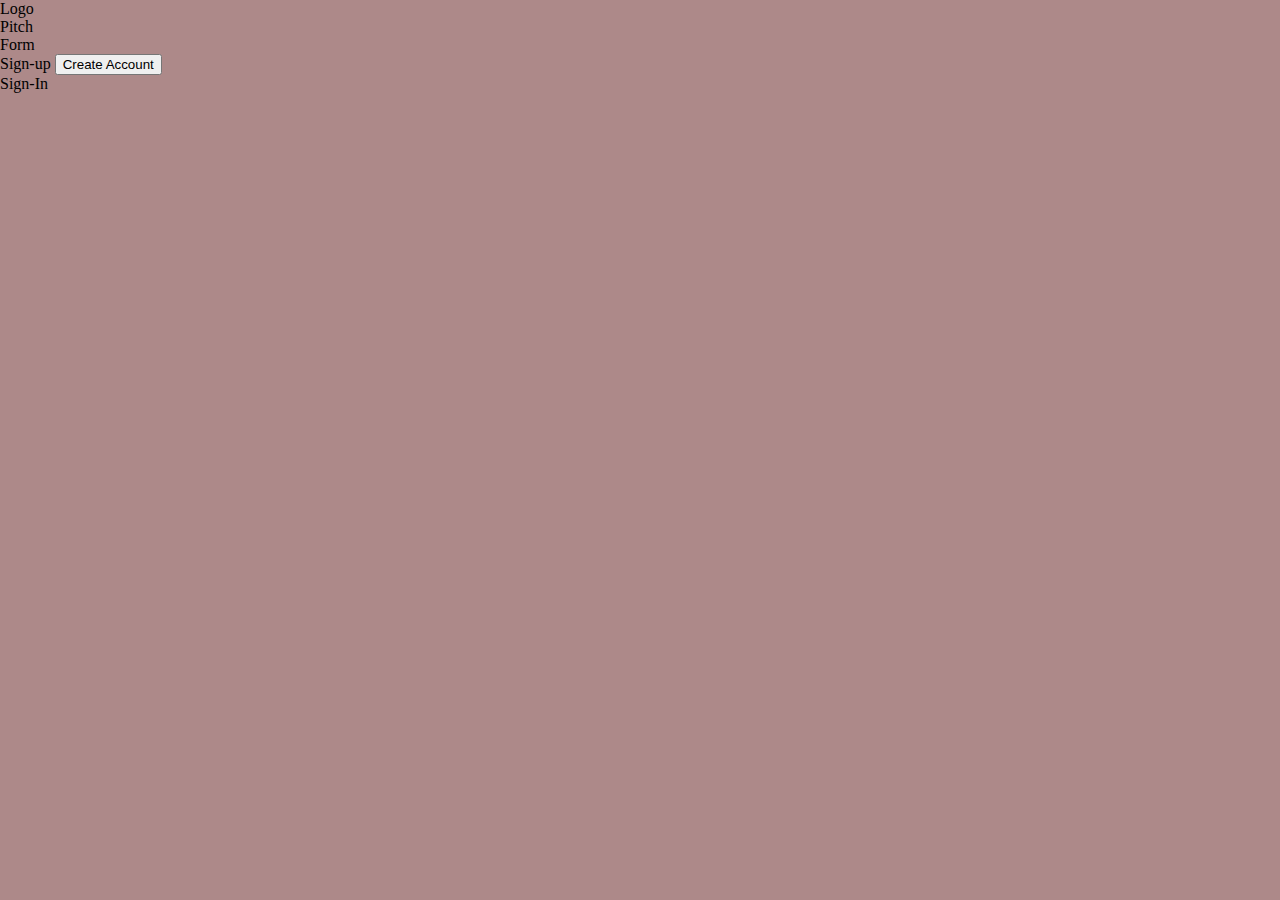
==== index.html @ 9b6aa3e5 "Create sign-up page skeleton with prelim style" ====
<!DOCTYPE html>
<html lang="en">

<head>
  <meta charset="UTF-8">
  <meta http-equiv="X-UA-Compatible" content="IE=edge">
  <meta name="viewport" content="width=device-width, initial-scale=1.0">
  <title>Rapid Snacks Sign-up</title>
  <link rel="stylesheet" href="style.css">
  <script src="main.js" defer></script>
</head>

<body>
  <section>Logo</section>
  <section>Pitch</section>
  <section>Form
    <form action="" method="post" id="Sign-up">
    </form>
  </section>
  <section>Sign-up
    <button form="Sign-up" type="submit">Create Account</button>
    <div>Sign-In</div>
  </section>
</body>

</html>
---- style.css ----
* {
  margin: 0;
}

body {
  background-color: rgb(173, 137, 137);
}
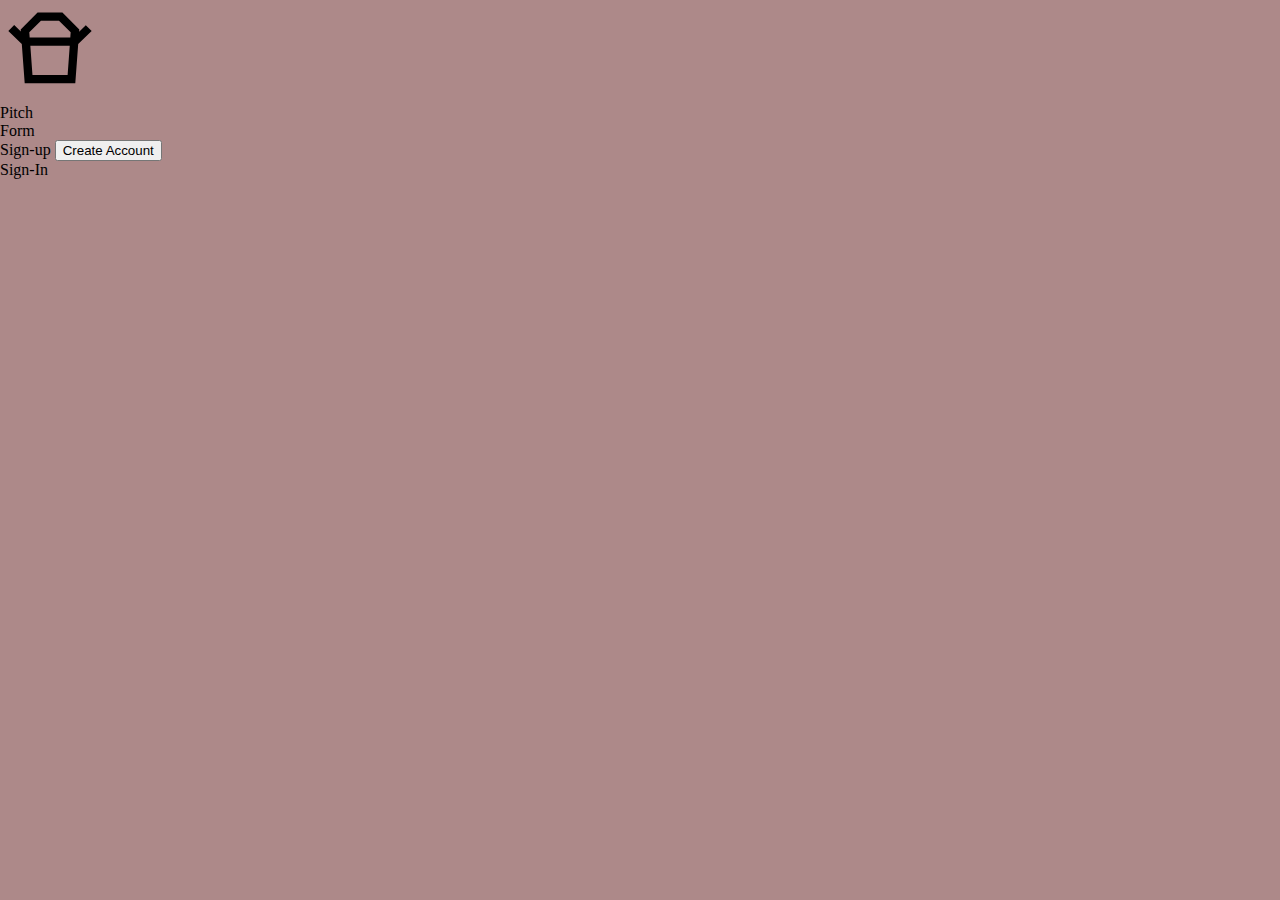
==== commit 38090c40: "Add assets including background, font and icon" ====
--- a/index.html
+++ b/index.html
@@ -8,10 +8,13 @@
   <title>Rapid Snacks Sign-up</title>
   <link rel="stylesheet" href="style.css">
   <script src="main.js" defer></script>
+  <link rel="preconnect" href="https://fonts.googleapis.com">
+  <link rel="preconnect" href="https://fonts.gstatic.com" crossorigin>
+  <link href="https://fonts.googleapis.com/css2?family=Ubuntu:wght@300;500;700&display=swap" rel="stylesheet">
 </head>
 
 <body>
-  <section>Logo</section>
+  <section><img src="./assets/takeout_dining_black_24dp.svg" alt=""></section>
   <section>Pitch</section>
   <section>Form
     <form action="" method="post" id="Sign-up">
@@ -22,5 +25,8 @@
     <div>Sign-In</div>
   </section>
 </body>
+<!-- below is html for background -->
+<!-- Photo by <a href="https://unsplash.com/@khlebnikovayulia?utm_source=unsplash&utm_medium=referral&utm_content=creditCopyText">Yulia Khlebnikova</a> on <a href="https://unsplash.com/s/photos/snack?utm_source=unsplash&utm_medium=referral&utm_content=creditCopyText">Unsplash</a>
+   -->
 
 </html>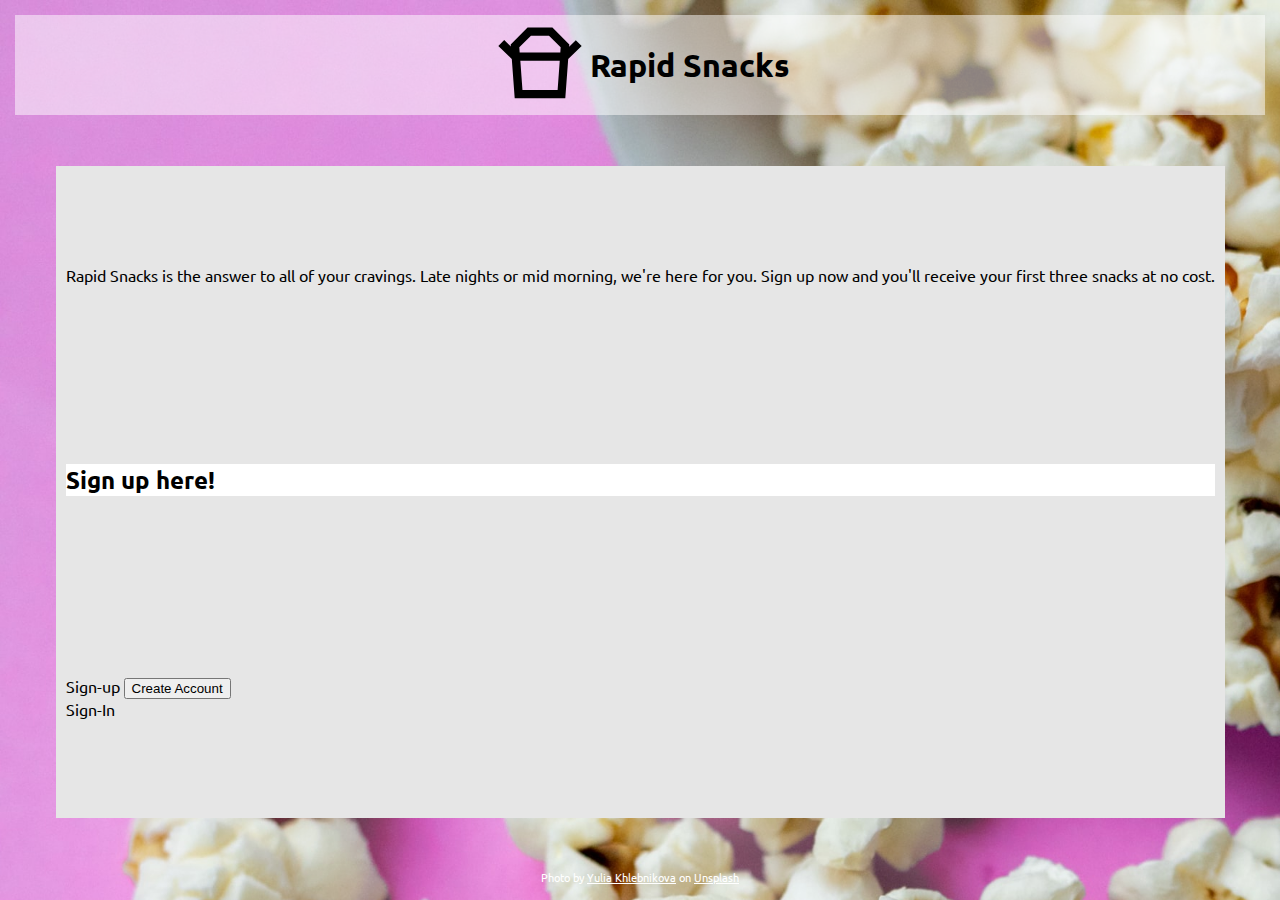
==== commit 51ac38c0: "Add more structure and include assets on page" ====
--- a/index.html
+++ b/index.html
@@ -14,19 +14,31 @@
 </head>
 
 <body>
-  <section><img src="./assets/takeout_dining_black_24dp.svg" alt=""></section>
-  <section>Pitch</section>
-  <section>Form
-    <form action="" method="post" id="Sign-up">
-    </form>
-  </section>
-  <section>Sign-up
-    <button form="Sign-up" type="submit">Create Account</button>
-    <div>Sign-In</div>
-  </section>
+  <div id="bgcontainer">
+    <section id="logo">
+      <img src="./assets/takeout_dining_black_24dp.svg" alt="">
+      <h1>Rapid Snacks</h1>
+    </section>
+    <section id="main">
+      <section>
+        <p>Rapid Snacks is the answer to all of your cravings. Late nights or mid morning, we're here for you. Sign up
+          now and you'll receive your first three snacks at no cost.</p>
+      </section>
+      <form action="" method="post" id="Sign-up">
+        <h2>Sign up here!</h2>
+      </form>
+      <section>Sign-up
+        <button form="Sign-up" type="submit">Create Account</button>
+        <div>Sign-In</div>
+      </section>
+    </section>
+    <p>Photo by <a
+        href="https://unsplash.com/@khlebnikovayulia?utm_source=unsplash&utm_medium=referral&utm_content=creditCopyText">Yulia
+        Khlebnikova</a> on <a
+        href="https://unsplash.com/s/photos/snack?utm_source=unsplash&utm_medium=referral&utm_content=creditCopyText">Unsplash</a>
+    </p>
+  </div>
 </body>
 <!-- below is html for background -->
-<!-- Photo by <a href="https://unsplash.com/@khlebnikovayulia?utm_source=unsplash&utm_medium=referral&utm_content=creditCopyText">Yulia Khlebnikova</a> on <a href="https://unsplash.com/s/photos/snack?utm_source=unsplash&utm_medium=referral&utm_content=creditCopyText">Unsplash</a>
-   -->
 
 </html>--- a/style.css
+++ b/style.css
@@ -1,7 +1,53 @@
 * {
   margin: 0;
+  box-sizing: border-box;
 }
 
 body {
   background-color: rgb(173, 137, 137);
+  font-family: 'Ubuntu', sans-serif;
+}
+
+#bgcontainer {
+  width: 100vw;
+  height: 100vh;
+  background-size: 150% auto;
+  background-image: url(./assets/yulia-khlebnikova-iuwMdNq0-s4-unsplash.jpg);
+  background-repeat: no-repeat;
+  padding: 15px;
+  display: flex;
+  flex-direction: column;
+  justify-content: space-between;
+  align-items: center;
+}
+
+#logo {
+  width: 100%;
+  display: flex;
+  justify-content: center;
+  align-items: center;
+  background-color: rgba(255, 255, 255, 0.5);
+}
+
+#bgcontainer > p {
+  font-size: 0.7rem;
+  color: white;
+}
+
+#bgcontainer > p > a {
+  font-size: 0.7rem;
+  color: white;
+}
+
+#main {
+  background-color: rgb(230, 230, 230);
+  display: flex;
+  flex-direction: column;
+  justify-content: space-around;
+  height: 75%;
+  padding: 10px;
+}
+
+#main form {
+  background-color: white;
 }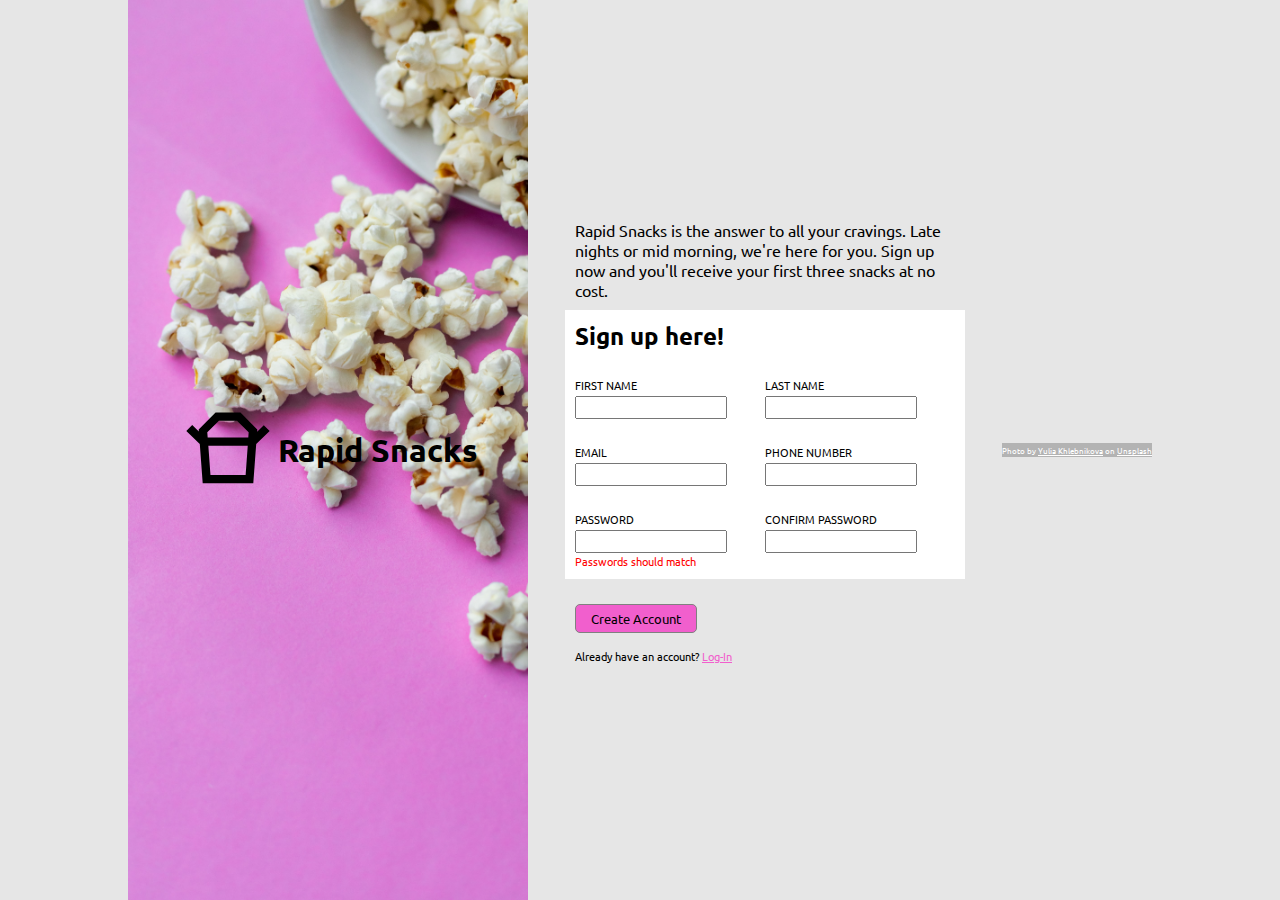
==== commit 9d4611d4: "Create new desktop files with all required content" ====
--- a/index.html
+++ b/index.html
@@ -21,15 +21,50 @@
     </section>
     <section id="main">
       <section>
-        <p>Rapid Snacks is the answer to all of your cravings. Late nights or mid morning, we're here for you. Sign up
+        <p>Rapid Snacks is the answer to all your cravings. Late nights or mid morning, we're here for you. Sign up
           now and you'll receive your first three snacks at no cost.</p>
       </section>
-      <form action="" method="post" id="Sign-up">
+      <section id="signUp">
         <h2>Sign up here!</h2>
-      </form>
-      <section>Sign-up
+        <form action="" id="Sign-up">
+          <section id="name">
+            <div>
+              <label for="name">FIRST NAME</label>
+              <input type="text" name="client_name" id="name" required placeholder=" ">
+            </div>
+            <div>
+              <label for="lastName">LAST NAME</label>
+              <input type="text" name="client_lastName" id="lastName" required placeholder=" ">
+            </div>
+          </section>
+          <section id="contact">
+            <div>
+              <label for="email">EMAIL</label>
+              <input type="email" name="client_email" id="email" required placeholder=" ">
+            </div>
+            <div>
+              <label for="phone">PHONE NUMBER</label>
+              <input type="tel" name="client_phone" id="phone" minlength="8" inputmode="numeric" placeholder=" ">
+            </div>
+          </section>
+          <section id="password">
+            <div>
+              <label for="psw">PASSWORD</label>
+              <input type="password" name="client_password" id="psw" required pattern="(?=.*\d)(?=.*[A-Z]).{8,}"
+                title="Must contain at least one number and one uppercase letter, and at least 8 or more characters"
+                placeholder=" ">
+              <div id="psw_match">Passwords should match</div>
+            </div>
+            <div>
+              <label for="pswC">CONFIRM PASSWORD</label>
+              <input type="password" name="client_passwordC" id="pswC" required placeholder=" ">
+            </div>
+          </section>
+        </form>
+      </section>
+      <section>
         <button form="Sign-up" type="submit">Create Account</button>
-        <div>Sign-In</div>
+        <div>Already have an account? <a href="">Log-In</a></div>
       </section>
     </section>
     <p>Photo by <a
@@ -39,6 +74,5 @@
     </p>
   </div>
 </body>
-<!-- below is html for background -->
 
 </html>--- a/style.css
+++ b/style.css
@@ -1,16 +1,14 @@
 * {
   margin: 0;
   box-sizing: border-box;
+  font-family: 'Ubuntu', sans-serif;
 }
 
 body {
-  background-color: rgb(173, 137, 137);
-  font-family: 'Ubuntu', sans-serif;
+  background-color:rgb(230, 230, 230);
 }
 
 #bgcontainer {
-  width: 100vw;
-  height: 100vh;
   background-size: 150% auto;
   background-image: url(./assets/yulia-khlebnikova-iuwMdNq0-s4-unsplash.jpg);
   background-repeat: no-repeat;
@@ -19,6 +17,10 @@
   flex-direction: column;
   justify-content: space-between;
   align-items: center;
+}
+
+#bgcontainer > section {
+  max-width: 400px;
 }
 
 #logo {
@@ -30,12 +32,12 @@
 }
 
 #bgcontainer > p {
-  font-size: 0.7rem;
+  font-size: 0.5rem;
   color: white;
+  background-color: rgba(128, 128, 128, 0.5);
 }
 
 #bgcontainer > p > a {
-  font-size: 0.7rem;
   color: white;
 }
 
@@ -44,10 +46,79 @@
   display: flex;
   flex-direction: column;
   justify-content: space-around;
-  height: 75%;
+  margin-bottom: 1rem;
+}
+
+#main > section {
   padding: 10px;
 }
 
-#main form {
+#signUp {
   background-color: white;
+}
+
+form section {
+  margin-top: 20px;
+}
+
+form label {
+  display: block;
+  font-size: 0.7rem;
+  margin-top: 5px;
+}
+
+form input {
+width: 80%;
+margin-top: 3px;
+/* margin-bottom: 10px */
+}
+
+input:focus {
+  outline: 2px rgba(241, 95, 205, 0.5) solid;
+}
+
+input:invalid:not(:placeholder-shown):not(:focus) {
+  outline: 3px red solid;
+}
+
+input + div {
+  color: red;
+  font-size: 0.7rem;
+}
+
+button {
+  background-color: rgb(241, 95, 205);
+  border-radius: 5px;
+  border: 1px solid grey;
+  padding: 5px 15px;
+  margin: 15px 0px;
+}
+
+button + div {
+  font-size: 0.7rem;
+}
+
+div > a {
+  color: rgb(241, 95, 205);;
+}
+
+@media (min-width: 800px) {
+  #bgcontainer {
+    flex-direction: row;
+    padding: 0;
+    background-image: none;
+    height: 100vh;
+    width: 80%;
+    margin: 0 auto;
+    max-width: 100%
+  }
+  #logo {
+    height: 100%;
+    background-size: 150% auto;
+    background-image: url(./assets/yulia-khlebnikova-iuwMdNq0-s4-unsplash.jpg);
+    background-repeat: no-repeat;
+  }
+  form>section {
+    display: flex;
+  }
 }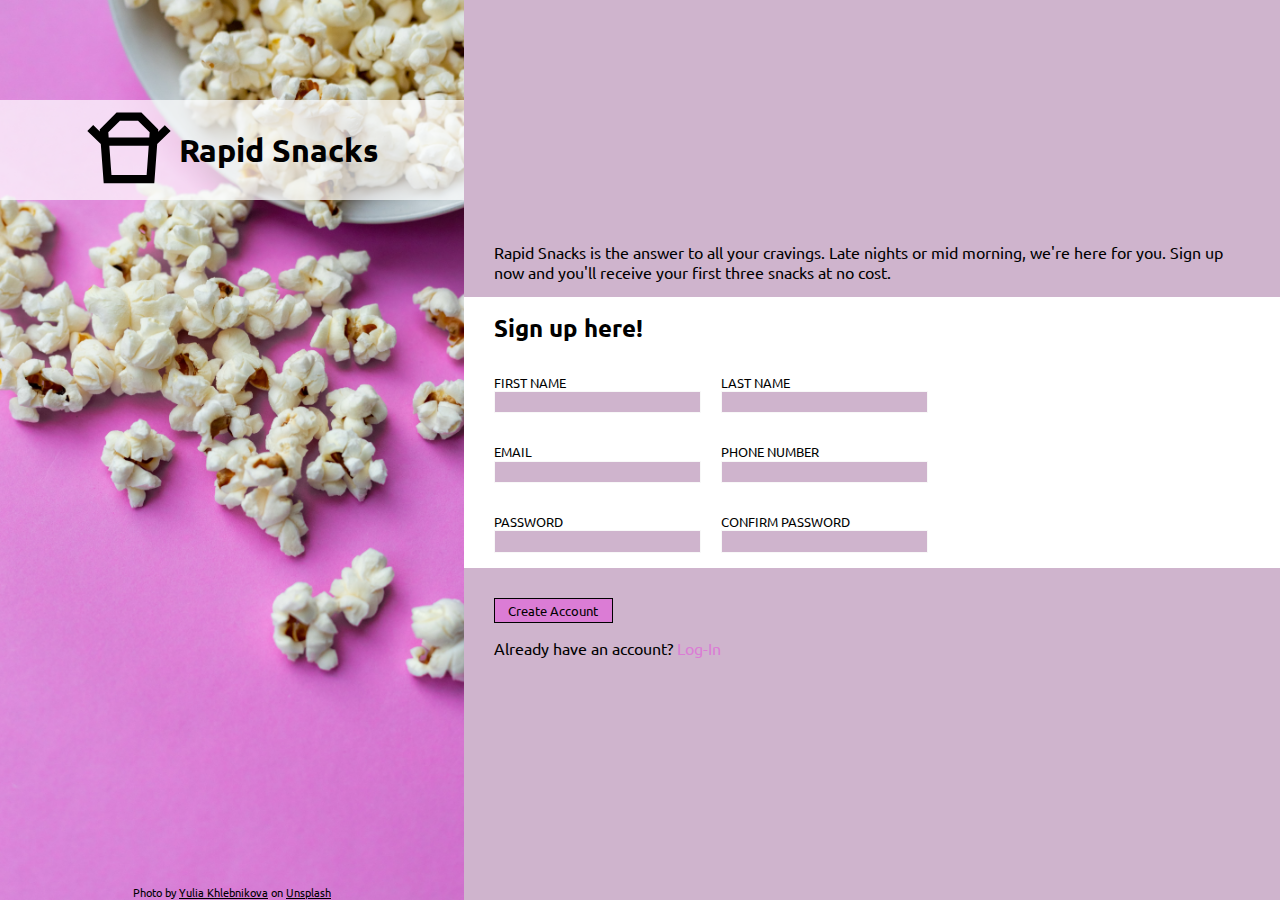
==== commit cd59689f: "Remove old files and rename current ones" ====
--- a/index.html
+++ b/index.html
@@ -14,30 +14,39 @@
 </head>
 
 <body>
-  <div id="bgcontainer">
-    <section id="logo">
-      <img src="./assets/takeout_dining_black_24dp.svg" alt="">
-      <h1>Rapid Snacks</h1>
+  <div class="container">
+    <section id="sidebar" class="primary">
+      <div id="logo">
+        <img src="./assets/takeout_dining_black_24dp.svg" alt="takeout box">
+        <h1>Rapid Snacks</h1>
+      </div>
+      <p>Photo by <a
+          href="https://unsplash.com/@khlebnikovayulia?utm_source=unsplash&utm_medium=referral&utm_content=creditCopyText">Yulia
+          Khlebnikova</a> on <a
+          href="https://unsplash.com/s/photos/snack?utm_source=unsplash&utm_medium=referral&utm_content=creditCopyText">Unsplash</a>
+      </p>
     </section>
-    <section id="main">
-      <section>
-        <p>Rapid Snacks is the answer to all your cravings. Late nights or mid morning, we're here for you. Sign up
-          now and you'll receive your first three snacks at no cost.</p>
-      </section>
-      <section id="signUp">
+    <section id="signup" class="primary">
+      <div class="signup-child">
+        <p>
+          Rapid Snacks is the answer to all your cravings. Late nights or mid morning, we're here for you. Sign up
+          now and you'll receive your first three snacks at no cost.
+        </p>
+      </div>
+      <div id="form" class="signup-child">
         <h2>Sign up here!</h2>
-        <form action="" id="Sign-up">
-          <section id="name">
+        <form action="/" id="Sign-up">
+          <section id="fName" class="form-group">
             <div>
               <label for="name">FIRST NAME</label>
-              <input type="text" name="client_name" id="name" required placeholder=" ">
+              <input type="text" name="client_name" id="name" required placeholder=" " minlength="1">
             </div>
             <div>
               <label for="lastName">LAST NAME</label>
-              <input type="text" name="client_lastName" id="lastName" required placeholder=" ">
+              <input type="text" name="client_lastName" id="lastName" required placeholder=" " minlength="1">
             </div>
           </section>
-          <section id="contact">
+          <section id="fContact" class="form-group">
             <div>
               <label for="email">EMAIL</label>
               <input type="email" name="client_email" id="email" required placeholder=" ">
@@ -47,31 +56,26 @@
               <input type="tel" name="client_phone" id="phone" minlength="8" inputmode="numeric" placeholder=" ">
             </div>
           </section>
-          <section id="password">
+          <section id="fPassword" class="form-group">
             <div>
               <label for="psw">PASSWORD</label>
               <input type="password" name="client_password" id="psw" required pattern="(?=.*\d)(?=.*[A-Z]).{8,}"
                 title="Must contain at least one number and one uppercase letter, and at least 8 or more characters"
-                placeholder=" ">
-              <div id="psw_match">Passwords should match</div>
+                placeholder=" " class="error">
+              <div id="psw_error"></div>
             </div>
             <div>
               <label for="pswC">CONFIRM PASSWORD</label>
-              <input type="password" name="client_passwordC" id="pswC" required placeholder=" ">
+              <input type="password" name="client_passwordC" id="pswC" required placeholder=" " class="error">
             </div>
           </section>
         </form>
-      </section>
-      <section>
-        <button form="Sign-up" type="submit">Create Account</button>
-        <div>Already have an account? <a href="">Log-In</a></div>
-      </section>
+      </div>
+      <div class="signup-child">
+        <button form="Sign-up" type="submit" id="create">Create Account</button>
+        <p>Already have an account? <a href="">Log-In</a></p>
+      </div>
     </section>
-    <p>Photo by <a
-        href="https://unsplash.com/@khlebnikovayulia?utm_source=unsplash&utm_medium=referral&utm_content=creditCopyText">Yulia
-        Khlebnikova</a> on <a
-        href="https://unsplash.com/s/photos/snack?utm_source=unsplash&utm_medium=referral&utm_content=creditCopyText">Unsplash</a>
-    </p>
   </div>
 </body>
 
--- a/style.css
+++ b/style.css
@@ -1,124 +1,128 @@
 * {
   margin: 0;
+  padding: 0;
   box-sizing: border-box;
-  font-family: 'Ubuntu', sans-serif;
+  /* border: 1px black dashed; */
+}
+
+:root {
+	--rapidcolor: rgb(219 124 213);
+  --rapidcolorlight: rgb(207, 180, 205);
 }
 
 body {
-  background-color:rgb(230, 230, 230);
+  font-family: "Ubuntu" , sans-serif;
 }
 
-#bgcontainer {
-  background-size: 150% auto;
+body, .container {
+  min-height: 100vh;
+}
+
+.container {
+  display: flex;
+  background-color: var(--rapidcolorlight);
+  min-width: fit-content;
+  flex-wrap: wrap
+}
+
+#sidebar {
   background-image: url(./assets/yulia-khlebnikova-iuwMdNq0-s4-unsplash.jpg);
-  background-repeat: no-repeat;
-  padding: 15px;
+	background-size: cover;
+	background-position: center;
   display: flex;
   flex-direction: column;
   justify-content: space-between;
-  align-items: center;
+  padding-top: 100px;
+  flex: 1 1 25%;
 }
 
-#bgcontainer > section {
-  max-width: 400px;
+#sidebar > * {
+  min-width: max-content
 }
 
 #logo {
-  width: 100%;
   display: flex;
+  align-items: center;
   justify-content: center;
-  align-items: center;
-  background-color: rgba(255, 255, 255, 0.5);
+  background-color: rgba(255, 255, 255, .7);
 }
 
-#bgcontainer > p {
-  font-size: 0.5rem;
-  color: white;
-  background-color: rgba(128, 128, 128, 0.5);
+h1 {
+  font-size: 2rem;
+  padding-right: 0.2em;
 }
 
-#bgcontainer > p > a {
-  color: white;
+#sidebar > p {
+  font-size: 0.7rem;
+  text-align: center;
 }
 
-#main {
-  background-color: rgb(230, 230, 230);
+#sidebar > p > a {
+  color: inherit;
+}
+
+#signup {
   display: flex;
   flex-direction: column;
-  justify-content: space-around;
-  margin-bottom: 1rem;
+  justify-content: center;
+  flex: 3 1 30%;
 }
 
-#main > section {
-  padding: 10px;
+.signup-child {
+  padding: 15px 30px;
 }
 
-#signUp {
+
+#form {
   background-color: white;
 }
 
-form section {
-  margin-top: 20px;
+.form-group {
+  display: flex;
+  gap: 5px 20px;
+  margin-top: 30px;
+  flex-wrap: wrap;
 }
 
-form label {
+label {
   display: block;
-  font-size: 0.7rem;
-  margin-top: 5px;
+  font-size: 0.8rem;
 }
 
-form input {
-width: 80%;
-margin-top: 3px;
-/* margin-bottom: 10px */
+input, button {
+  font-family: inherit;
+  background-color: var(--rapidcolorlight);
+}
+
+input {
+  padding: 0.1rem;
+  outline: none;
+  border: 0.1em solid #f8f8f8;
 }
 
 input:focus {
-  outline: 2px rgba(241, 95, 205, 0.5) solid;
+  border: 0.1em solid var(--rapidcolor);
+  box-shadow: 0px 0px 2px 1px var(--rapidcolor);
 }
 
-input:invalid:not(:placeholder-shown):not(:focus) {
-  outline: 3px red solid;
+input:invalid:not(:focus):not(:placeholder-shown) {
+  border: 0.1em solid var(--rapidcolor);
+  box-shadow: 0px 0px 2px 1px red;
 }
 
-input + div {
-  color: red;
-  font-size: 0.7rem;
+#psw_error {
+	color: red;
+	font-size: 0.8rem;
+ }
+
+button {
+  background-color: var(--rapidcolor);
+  margin: 15px 0;
+  padding: 0.25em 1em;
+  border: 0.1em solid black;
 }
 
-button {
-  background-color: rgb(241, 95, 205);
-  border-radius: 5px;
-  border: 1px solid grey;
-  padding: 5px 15px;
-  margin: 15px 0px;
-}
-
-button + div {
-  font-size: 0.7rem;
-}
-
-div > a {
-  color: rgb(241, 95, 205);;
-}
-
-@media (min-width: 800px) {
-  #bgcontainer {
-    flex-direction: row;
-    padding: 0;
-    background-image: none;
-    height: 100vh;
-    width: 80%;
-    margin: 0 auto;
-    max-width: 100%
-  }
-  #logo {
-    height: 100%;
-    background-size: 150% auto;
-    background-image: url(./assets/yulia-khlebnikova-iuwMdNq0-s4-unsplash.jpg);
-    background-repeat: no-repeat;
-  }
-  form>section {
-    display: flex;
-  }
+#signup a {
+  color: var(--rapidcolor);
+  text-decoration: none;
 }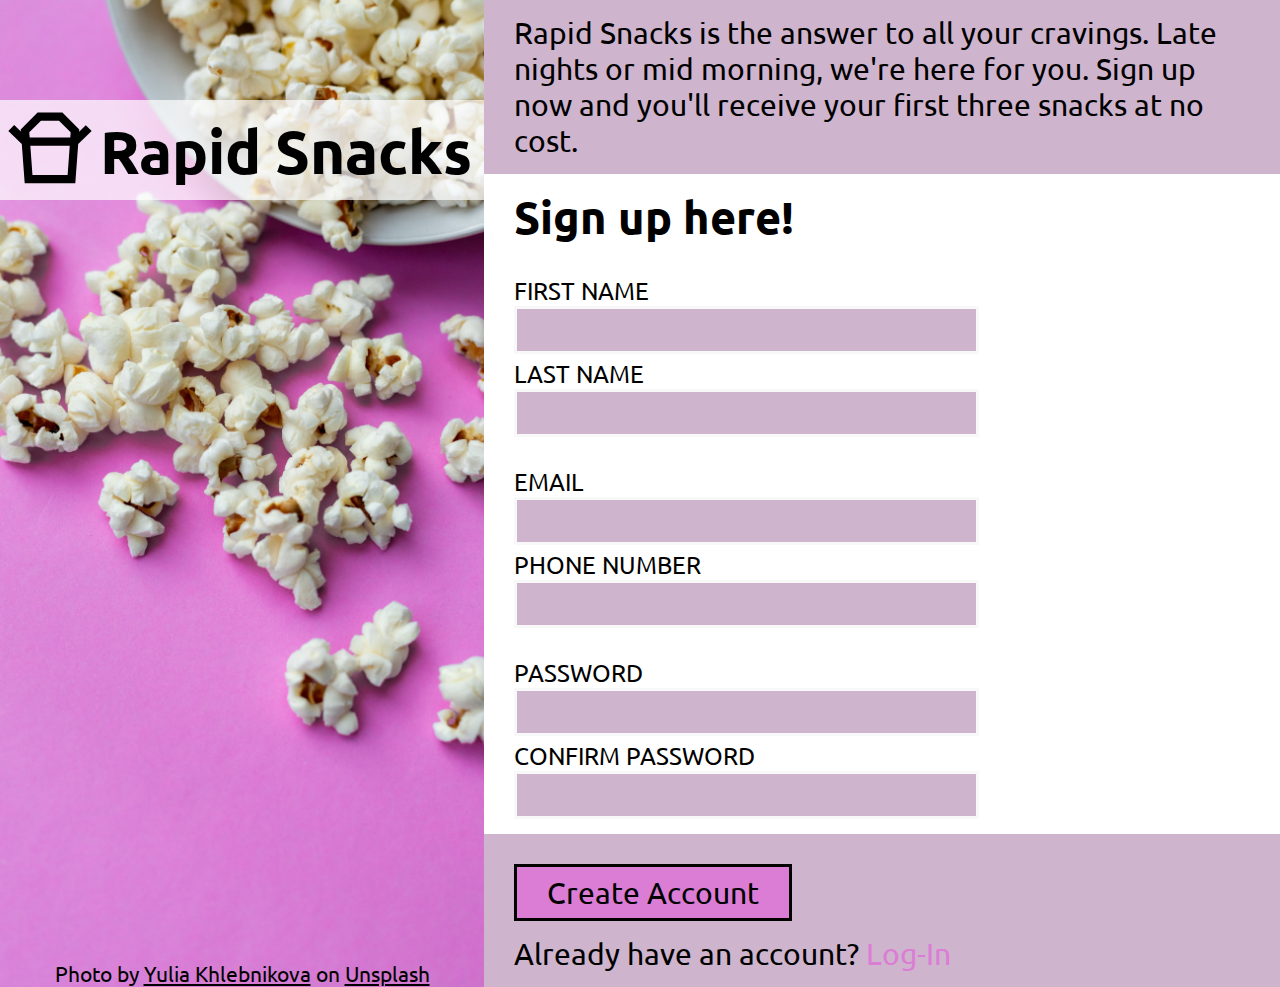
==== commit 566dcc04: "Fix scaling and ensure links open in new tabs" ====
--- a/index.html
+++ b/index.html
@@ -21,9 +21,11 @@
         <h1>Rapid Snacks</h1>
       </div>
       <p>Photo by <a
-          href="https://unsplash.com/@khlebnikovayulia?utm_source=unsplash&utm_medium=referral&utm_content=creditCopyText">Yulia
+          href="https://unsplash.com/@khlebnikovayulia?utm_source=unsplash&utm_medium=referral&utm_content=creditCopyText"
+          target="_blank">Yulia
           Khlebnikova</a> on <a
-          href="https://unsplash.com/s/photos/snack?utm_source=unsplash&utm_medium=referral&utm_content=creditCopyText">Unsplash</a>
+          href="https://unsplash.com/s/photos/snack?utm_source=unsplash&utm_medium=referral&utm_content=creditCopyText"
+          target="_blank">Unsplash</a>
       </p>
     </section>
     <section id="signup" class="primary">
--- a/style.css
+++ b/style.css
@@ -8,6 +8,7 @@
 :root {
 	--rapidcolor: rgb(219 124 213);
   --rapidcolorlight: rgb(207, 180, 205);
+  font-size: 30px;
 }
 
 body {
@@ -91,6 +92,7 @@
 
 input, button {
   font-family: inherit;
+  font-size: inherit;
   background-color: var(--rapidcolorlight);
 }
 
